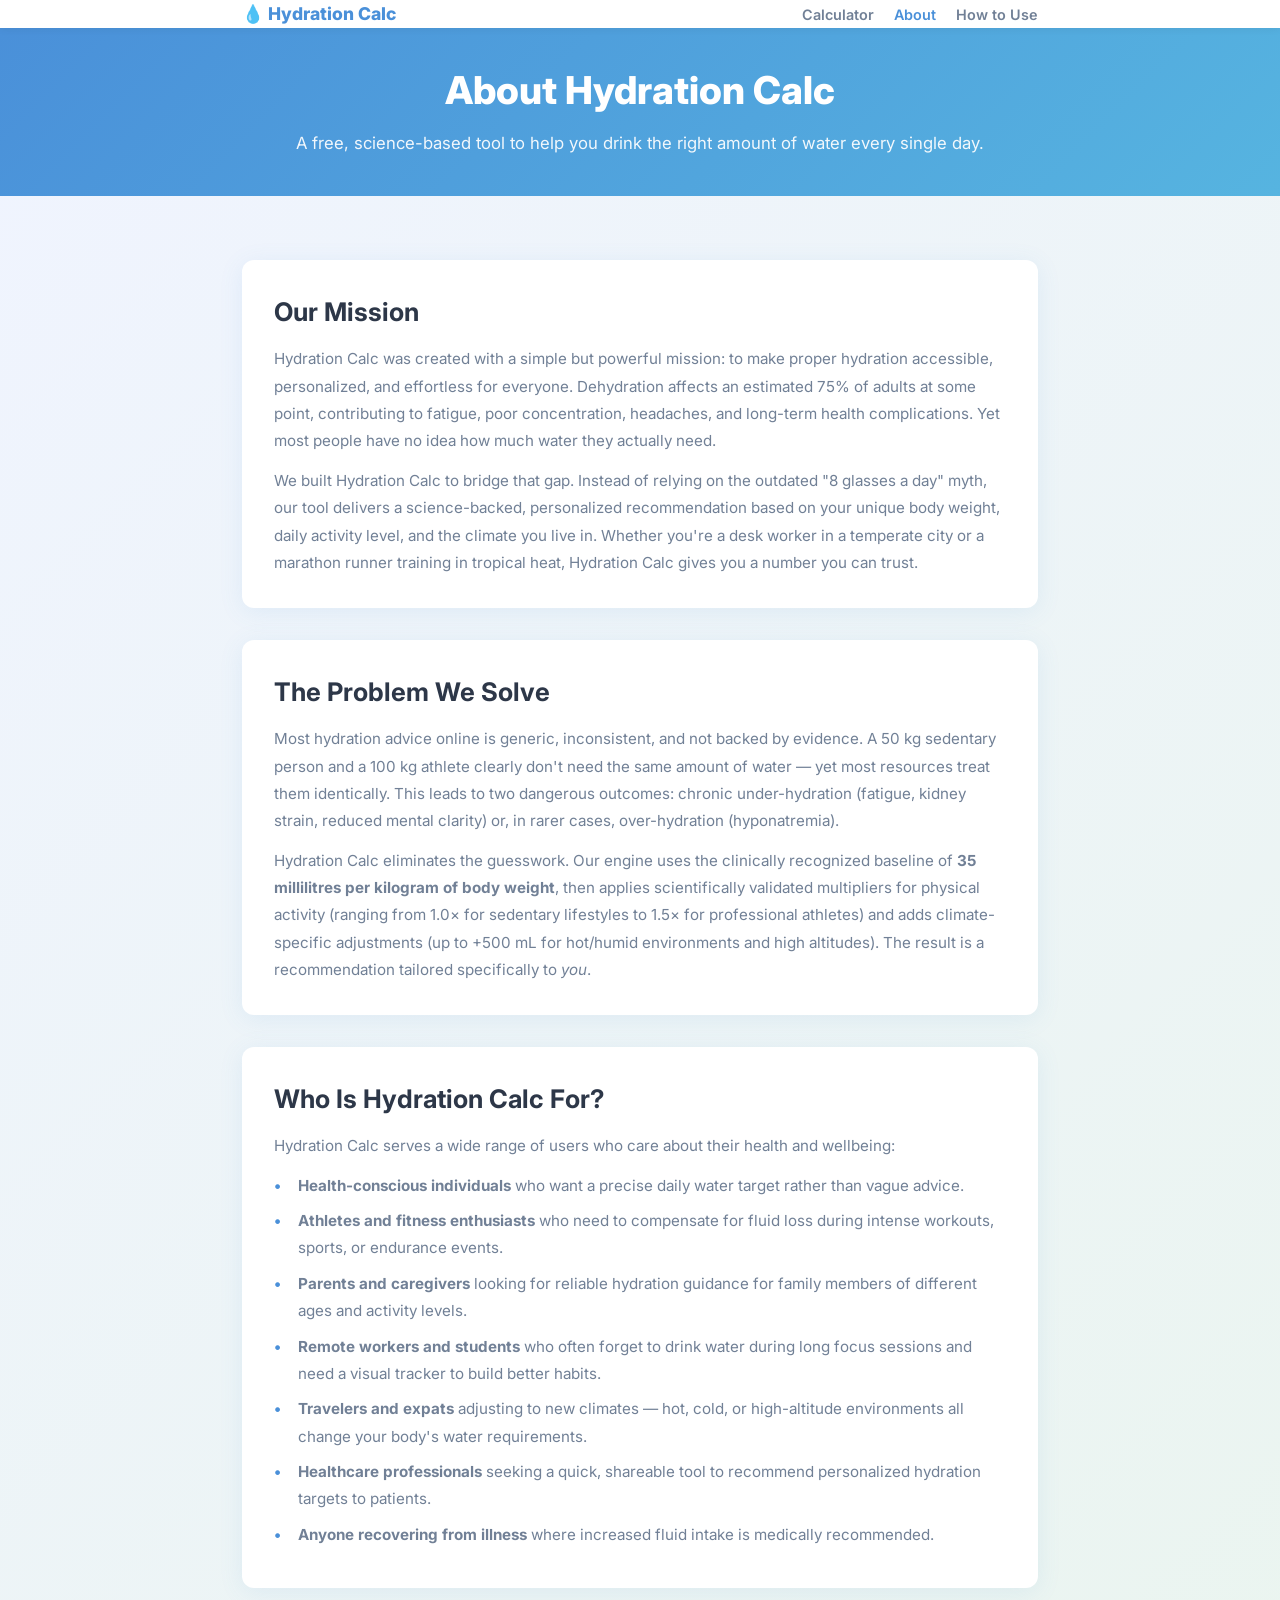
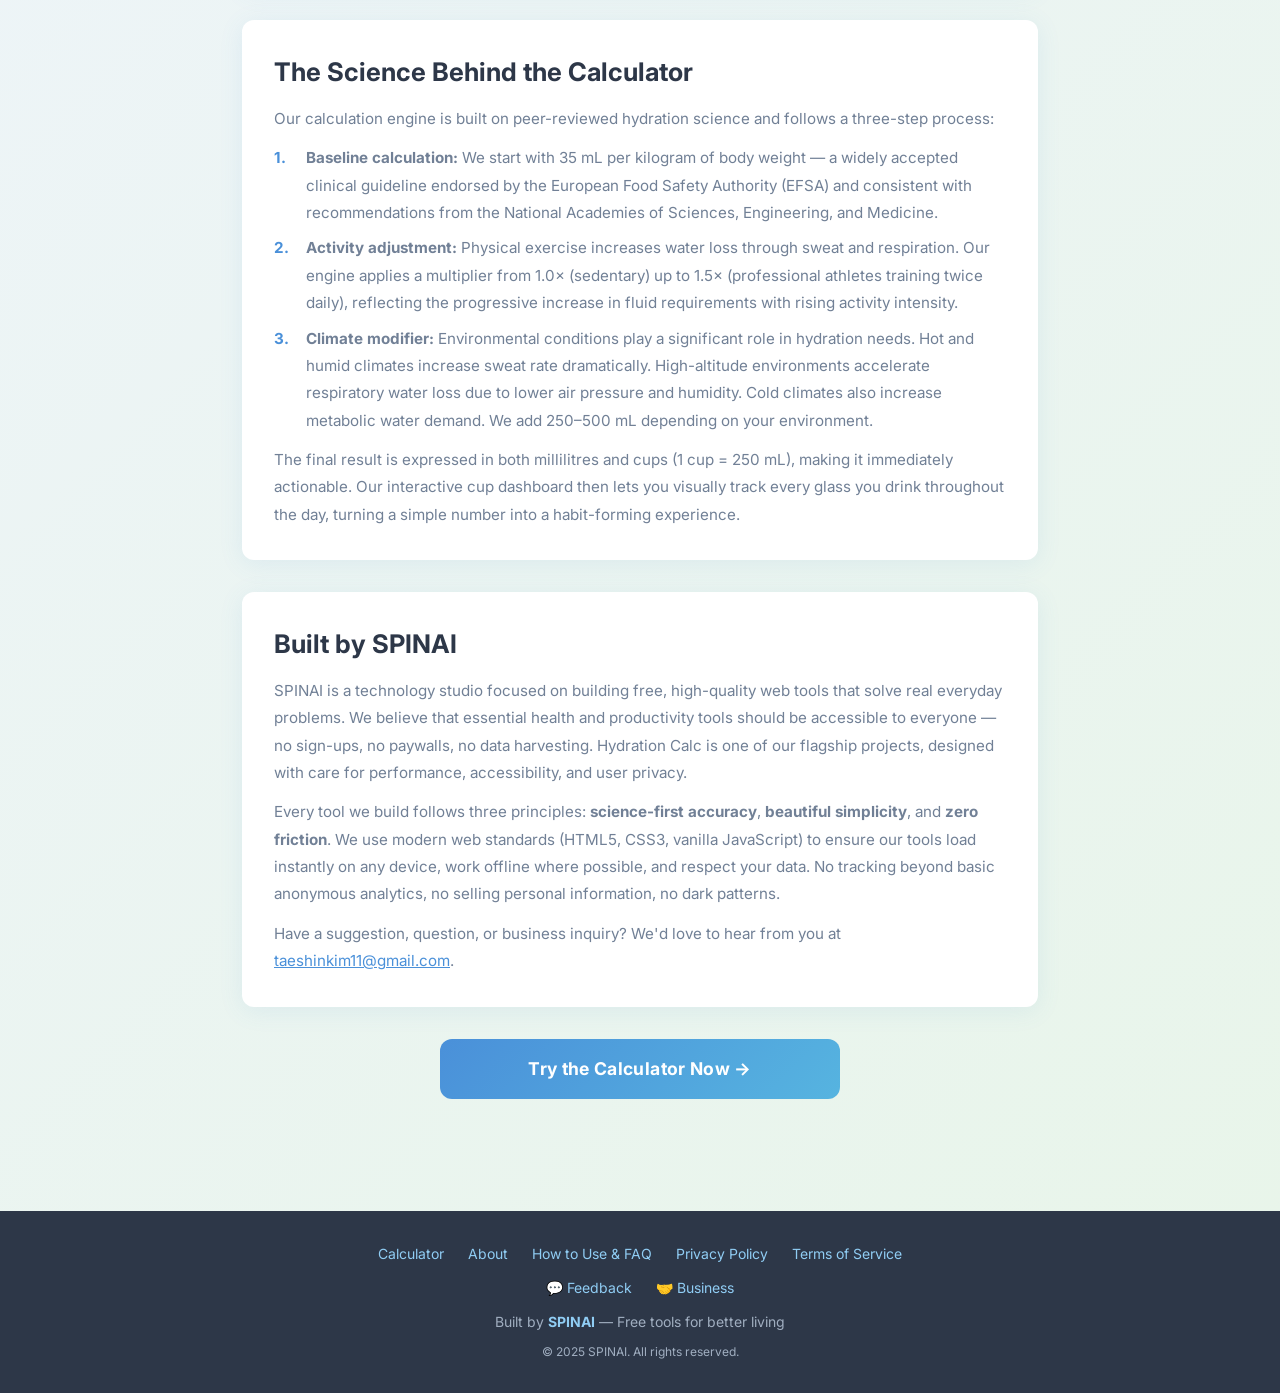
==== about.html @ 00d4b1b1 "feat: add AdSense-ready content pages, nav, feedback widget, SEO boost - About, How to Use & FAQ, Pr" ====
<!DOCTYPE html>
<html lang="en">
<head>
  <meta charset="UTF-8" />
  <meta name="viewport" content="width=device-width, initial-scale=1.0" />

  <title>About Hydration Calc — Free Water Intake Calculator</title>
  <meta name="description" content="Learn about Hydration Calc, a free science-based water intake calculator built by SPINAI. Discover how we help millions stay properly hydrated every day." />
  <meta name="keywords" content="about hydration calculator, water intake tool, SPINAI, daily water calculator, hydration tracker, health tool" />
  <link rel="canonical" href="https://water-intake-phi.vercel.app/about" />

  <meta property="og:type" content="website" />
  <meta property="og:title" content="About Hydration Calc — Free Water Intake Calculator" />
  <meta property="og:description" content="Learn about Hydration Calc, a free science-based tool that calculates your personalized daily water intake." />
  <meta property="og:url" content="https://water-intake-phi.vercel.app/about" />
  <meta property="og:image" content="https://water-intake-phi.vercel.app/og-image.png" />
  <meta property="og:site_name" content="Hydration Calc by SPINAI" />
  <meta name="twitter:card" content="summary_large_image" />
  <meta name="twitter:title" content="About Hydration Calc — Free Water Intake Calculator" />
  <meta name="twitter:description" content="Learn about Hydration Calc, a free science-based tool that calculates your personalized daily water intake." />

  <meta name="theme-color" content="#4A90D9" />
  <link rel="icon" type="image/svg+xml" href="data:image/svg+xml,<svg xmlns='http://www.w3.org/2000/svg' viewBox='0 0 100 100'><text y='.9em' font-size='90'>💧</text></svg>" />
  <link rel="preconnect" href="https://fonts.googleapis.com" />
  <link rel="preconnect" href="https://fonts.gstatic.com" crossorigin />
  <link href="https://fonts.googleapis.com/css2?family=Inter:wght@400;600;700;800&display=swap" rel="stylesheet" />
  <link rel="stylesheet" href="style.css" />

  <script type="application/ld+json">
  {
    "@context": "https://schema.org",
    "@type": "AboutPage",
    "name": "About Hydration Calc",
    "url": "https://water-intake-phi.vercel.app/about",
    "description": "Hydration Calc is a free, science-based water intake calculator and daily hydration tracker built by SPINAI.",
    "mainEntity": {
      "@type": "Organization",
      "name": "SPINAI",
      "url": "https://water-intake-phi.vercel.app/",
      "description": "SPINAI builds free, high-quality web tools for health, productivity, and everyday living."
    },
    "breadcrumb": {
      "@type": "BreadcrumbList",
      "itemListElement": [
        { "@type": "ListItem", "position": 1, "name": "Home", "item": "https://water-intake-phi.vercel.app/" },
        { "@type": "ListItem", "position": 2, "name": "About", "item": "https://water-intake-phi.vercel.app/about" }
      ]
    }
  }
  </script>
</head>

<body>

  <!-- ===== NAV ===== -->
  <nav class="site-nav" aria-label="Main navigation">
    <div class="container nav-inner">
      <a href="/" class="nav-brand">💧 Hydration Calc</a>
      <div class="nav-links">
        <a href="/">Calculator</a>
        <a href="/about" class="active">About</a>
        <a href="/how-to-use">How to Use</a>
      </div>
    </div>
  </nav>

  <header>
    <div class="container">
      <h1>About Hydration Calc</h1>
      <p>A free, science-based tool to help you drink the right amount of water every single day.</p>
    </div>
  </header>

  <main class="container" style="padding-top:2rem; padding-bottom:2rem;">

    <!-- Mission -->
    <section class="section-gap" aria-labelledby="mission-heading">
      <div class="card">
        <h2 id="mission-heading">Our Mission</h2>
        <p class="content-text" style="margin-top:0.75rem;">
          Hydration Calc was created with a simple but powerful mission: to make proper hydration accessible, personalized, and effortless for everyone. Dehydration affects an estimated 75% of adults at some point, contributing to fatigue, poor concentration, headaches, and long-term health complications. Yet most people have no idea how much water they actually need.
        </p>
        <p class="content-text" style="margin-top:0.75rem;">
          We built Hydration Calc to bridge that gap. Instead of relying on the outdated "8 glasses a day" myth, our tool delivers a science-backed, personalized recommendation based on your unique body weight, daily activity level, and the climate you live in. Whether you're a desk worker in a temperate city or a marathon runner training in tropical heat, Hydration Calc gives you a number you can trust.
        </p>
      </div>
    </section>

    <!-- What We Solve -->
    <section class="section-gap" aria-labelledby="problem-heading">
      <div class="card">
        <h2 id="problem-heading">The Problem We Solve</h2>
        <p class="content-text" style="margin-top:0.75rem;">
          Most hydration advice online is generic, inconsistent, and not backed by evidence. A 50 kg sedentary person and a 100 kg athlete clearly don't need the same amount of water — yet most resources treat them identically. This leads to two dangerous outcomes: chronic under-hydration (fatigue, kidney strain, reduced mental clarity) or, in rarer cases, over-hydration (hyponatremia).
        </p>
        <p class="content-text" style="margin-top:0.75rem;">
          Hydration Calc eliminates the guesswork. Our engine uses the clinically recognized baseline of <strong>35 millilitres per kilogram of body weight</strong>, then applies scientifically validated multipliers for physical activity (ranging from 1.0× for sedentary lifestyles to 1.5× for professional athletes) and adds climate-specific adjustments (up to +500 mL for hot/humid environments and high altitudes). The result is a recommendation tailored specifically to <em>you</em>.
        </p>
      </div>
    </section>

    <!-- Who Is This For -->
    <section class="section-gap" aria-labelledby="audience-heading">
      <div class="card">
        <h2 id="audience-heading">Who Is Hydration Calc For?</h2>
        <p class="content-text" style="margin-top:0.75rem;">
          Hydration Calc serves a wide range of users who care about their health and wellbeing:
        </p>
        <ul class="content-list" style="margin-top:0.75rem;">
          <li><strong>Health-conscious individuals</strong> who want a precise daily water target rather than vague advice.</li>
          <li><strong>Athletes and fitness enthusiasts</strong> who need to compensate for fluid loss during intense workouts, sports, or endurance events.</li>
          <li><strong>Parents and caregivers</strong> looking for reliable hydration guidance for family members of different ages and activity levels.</li>
          <li><strong>Remote workers and students</strong> who often forget to drink water during long focus sessions and need a visual tracker to build better habits.</li>
          <li><strong>Travelers and expats</strong> adjusting to new climates — hot, cold, or high-altitude environments all change your body's water requirements.</li>
          <li><strong>Healthcare professionals</strong> seeking a quick, shareable tool to recommend personalized hydration targets to patients.</li>
          <li><strong>Anyone recovering from illness</strong> where increased fluid intake is medically recommended.</li>
        </ul>
      </div>
    </section>

    <!-- How It Works -->
    <section class="section-gap" aria-labelledby="tech-heading">
      <div class="card">
        <h2 id="tech-heading">The Science Behind the Calculator</h2>
        <p class="content-text" style="margin-top:0.75rem;">
          Our calculation engine is built on peer-reviewed hydration science and follows a three-step process:
        </p>
        <ol class="content-list" style="margin-top:0.75rem;">
          <li>
            <strong>Baseline calculation:</strong> We start with 35 mL per kilogram of body weight — a widely accepted clinical guideline endorsed by the European Food Safety Authority (EFSA) and consistent with recommendations from the National Academies of Sciences, Engineering, and Medicine.
          </li>
          <li>
            <strong>Activity adjustment:</strong> Physical exercise increases water loss through sweat and respiration. Our engine applies a multiplier from 1.0× (sedentary) up to 1.5× (professional athletes training twice daily), reflecting the progressive increase in fluid requirements with rising activity intensity.
          </li>
          <li>
            <strong>Climate modifier:</strong> Environmental conditions play a significant role in hydration needs. Hot and humid climates increase sweat rate dramatically. High-altitude environments accelerate respiratory water loss due to lower air pressure and humidity. Cold climates also increase metabolic water demand. We add 250–500 mL depending on your environment.
          </li>
        </ol>
        <p class="content-text" style="margin-top:0.75rem;">
          The final result is expressed in both millilitres and cups (1 cup = 250 mL), making it immediately actionable. Our interactive cup dashboard then lets you visually track every glass you drink throughout the day, turning a simple number into a habit-forming experience.
        </p>
      </div>
    </section>

    <!-- About SPINAI -->
    <section class="section-gap" aria-labelledby="spinai-heading">
      <div class="card">
        <h2 id="spinai-heading">Built by SPINAI</h2>
        <p class="content-text" style="margin-top:0.75rem;">
          SPINAI is a technology studio focused on building free, high-quality web tools that solve real everyday problems. We believe that essential health and productivity tools should be accessible to everyone — no sign-ups, no paywalls, no data harvesting. Hydration Calc is one of our flagship projects, designed with care for performance, accessibility, and user privacy.
        </p>
        <p class="content-text" style="margin-top:0.75rem;">
          Every tool we build follows three principles: <strong>science-first accuracy</strong>, <strong>beautiful simplicity</strong>, and <strong>zero friction</strong>. We use modern web standards (HTML5, CSS3, vanilla JavaScript) to ensure our tools load instantly on any device, work offline where possible, and respect your data. No tracking beyond basic anonymous analytics, no selling personal information, no dark patterns.
        </p>
        <p class="content-text" style="margin-top:0.75rem;">
          Have a suggestion, question, or business inquiry? We'd love to hear from you at <a href="mailto:taeshinkim11@gmail.com?subject=Hydration%20Calc%20—%20Question" style="color:var(--accent);">taeshinkim11@gmail.com</a>.
        </p>
      </div>
    </section>

    <!-- CTA -->
    <section class="section-gap text-center" style="padding-bottom:2rem;">
      <a href="/" class="btn-primary" style="display:inline-block; max-width:400px; text-decoration:none;">
        Try the Calculator Now →
      </a>
    </section>

  </main>

  <!-- ===== FOOTER ===== -->
  <footer>
    <div class="container">
      <div class="footer-links">
        <a href="/">Calculator</a>
        <a href="/about">About</a>
        <a href="/how-to-use">How to Use & FAQ</a>
        <a href="/privacy">Privacy Policy</a>
        <a href="/terms">Terms of Service</a>
      </div>
      <div class="footer-links" style="margin-top:0.5rem;">
        <a href="mailto:taeshinkim11@gmail.com?subject=Hydration%20Calc%20Feedback">💬 Feedback</a>
        <a href="mailto:taeshinkim11@gmail.com?subject=Business%20Inquiry%20-%20Hydration%20Calc">🤝 Business</a>
      </div>
      <p style="margin-top:0.75rem;">Built by <span class="spinai-brand">SPINAI</span> — Free tools for better living</p>
      <p style="margin-top:0.5rem; font-size:0.75rem;">&copy; 2025 SPINAI. All rights reserved.</p>
    </div>
  </footer>

</body>
</html>
---- style.css ----
/* ============================================================
   Water Intake Calculator — Custom Styles
   ============================================================ */

:root {
  --bg-start: #F0F4FF;
  --bg-end: #E8F5E9;
  --accent: #4A90D9;
  --accent-dark: #2e6fb5;
  --text-primary: #2d3748;
  --text-secondary: #718096;
  --card-bg: #ffffff;
  --card-shadow: 0 4px 24px rgba(74, 144, 217, 0.10);
  --radius: 12px;
  --transition: 0.3s ease;
}

*, *::before, *::after { box-sizing: border-box; margin: 0; padding: 0; }

html { scroll-behavior: smooth; }

body {
  font-family: 'Inter', system-ui, -apple-system, BlinkMacSystemFont, 'Segoe UI', sans-serif;
  background: linear-gradient(135deg, var(--bg-start) 0%, var(--bg-end) 100%);
  min-height: 100vh;
  color: var(--text-primary);
  line-height: 1.6;
}

/* ---- Typography ---- */
h1 { font-size: clamp(1.6rem, 4vw, 2.4rem); font-weight: 800; color: var(--text-primary); }
h2 { font-size: clamp(1.2rem, 3vw, 1.6rem); font-weight: 700; }
h3 { font-size: 1.1rem; font-weight: 600; }

/* ---- Layout ---- */
.container { max-width: 860px; margin: 0 auto; padding: 0 1rem; }
.section-gap { margin-top: 2rem; }

/* ---- Card ---- */
.card {
  background: var(--card-bg);
  border-radius: var(--radius);
  box-shadow: var(--card-shadow);
  padding: 1.75rem;
  transition: box-shadow var(--transition);
}
.card:hover { box-shadow: 0 8px 32px rgba(74, 144, 217, 0.16); }

/* ---- Navigation ---- */
.site-nav {
  background: #fff;
  box-shadow: 0 1px 8px rgba(0,0,0,0.06);
  position: sticky;
  top: 0;
  z-index: 50;
}
.nav-inner {
  display: flex;
  align-items: center;
  justify-content: space-between;
  padding: 0.6rem 1rem;
}
.nav-brand {
  font-weight: 800;
  font-size: 1.1rem;
  color: var(--accent);
  text-decoration: none;
}
.nav-links {
  display: flex;
  gap: 1.25rem;
}
.nav-links a {
  color: var(--text-secondary);
  text-decoration: none;
  font-size: 0.9rem;
  font-weight: 600;
  transition: color var(--transition);
}
.nav-links a:hover, .nav-links a.active {
  color: var(--accent);
}

/* ---- Header ---- */
header {
  background: linear-gradient(135deg, #4A90D9 0%, #56b4e0 100%);
  color: white;
  padding: 2rem 1rem 2.5rem;
  text-align: center;
}
header h1 { color: white; margin-bottom: 0.5rem; }
header p { opacity: 0.92; font-size: 1.05rem; }

/* ---- Ad Banners ---- */
.ad-banner {
  text-align: center;
  padding: 0.5rem 0;
  min-height: 52px;
  overflow: hidden;
}

/* ---- Form ---- */
.form-group { margin-bottom: 1.25rem; }
.form-label {
  display: block;
  font-weight: 600;
  margin-bottom: 0.5rem;
  font-size: 0.95rem;
  color: var(--text-primary);
}
.form-input, .form-select {
  width: 100%;
  padding: 0.75rem 1rem;
  border: 2px solid #e2e8f0;
  border-radius: 8px;
  font-size: 1rem;
  color: var(--text-primary);
  background: #fafbff;
  transition: border-color var(--transition), box-shadow var(--transition);
  outline: none;
  -webkit-appearance: none;
  appearance: none;
}
.form-input:focus, .form-select:focus {
  border-color: var(--accent);
  box-shadow: 0 0 0 3px rgba(74, 144, 217, 0.18);
}
.form-select {
  background-image: url("data:image/svg+xml,%3Csvg xmlns='http://www.w3.org/2000/svg' width='12' height='8' viewBox='0 0 12 8'%3E%3Cpath d='M1 1l5 5 5-5' stroke='%234A90D9' stroke-width='2' fill='none' stroke-linecap='round'/%3E%3C/svg%3E");
  background-repeat: no-repeat;
  background-position: right 1rem center;
  padding-right: 2.5rem;
}
.error-msg {
  color: #e53e3e;
  font-size: 0.85rem;
  margin-top: 0.3rem;
}

/* ---- Unit Toggle ---- */
.unit-toggle {
  display: inline-flex;
  border: 2px solid var(--accent);
  border-radius: 8px;
  overflow: hidden;
  margin-bottom: 1rem;
}
.unit-toggle button {
  padding: 0.45rem 1.2rem;
  font-size: 0.9rem;
  font-weight: 600;
  background: transparent;
  color: var(--accent);
  border: none;
  cursor: pointer;
  transition: background var(--transition), color var(--transition);
}
.unit-toggle button.active {
  background: var(--accent);
  color: white;
}

/* ---- CTA Button ---- */
.btn-primary {
  display: block;
  width: 100%;
  padding: 1rem;
  background: linear-gradient(135deg, #4A90D9 0%, #56b4e0 100%);
  color: white;
  font-size: 1.1rem;
  font-weight: 700;
  border: none;
  border-radius: var(--radius);
  cursor: pointer;
  transition: transform var(--transition), box-shadow var(--transition);
  letter-spacing: 0.02em;
}
.btn-primary:hover {
  transform: translateY(-2px);
  box-shadow: 0 8px 24px rgba(74, 144, 217, 0.35);
}
.btn-primary:active { transform: translateY(0); }

/* ---- Result Card ---- */
.result-highlight {
  display: flex;
  gap: 1.5rem;
  align-items: center;
  flex-wrap: wrap;
  margin: 1rem 0;
}
.result-big {
  flex: 1;
  min-width: 120px;
  text-align: center;
  background: linear-gradient(135deg, #EBF8FF 0%, #E0F4FF 100%);
  border-radius: var(--radius);
  padding: 1rem;
}
.result-big .num {
  display: block;
  font-size: 2.2rem;
  font-weight: 800;
  color: var(--accent);
  line-height: 1.1;
}
.result-big .lbl {
  font-size: 0.85rem;
  color: var(--text-secondary);
  margin-top: 0.2rem;
}

/* ---- Share Buttons ---- */
.share-row {
  display: flex;
  gap: 0.75rem;
  flex-wrap: wrap;
  margin-top: 1rem;
}
.btn-share {
  flex: 1;
  min-width: 100px;
  padding: 0.6rem 0.8rem;
  border-radius: 8px;
  font-size: 0.85rem;
  font-weight: 600;
  border: none;
  cursor: pointer;
  transition: transform var(--transition), opacity var(--transition);
}
.btn-share:hover { transform: translateY(-1px); opacity: 0.9; }
.btn-twitter { background: #1da1f2; color: white; }
.btn-whatsapp { background: #25d366; color: white; }
.btn-copy { background: var(--accent); color: white; }

/* ---- Cup Grid ---- */
#cup-grid {
  display: grid;
  grid-template-columns: repeat(auto-fill, minmax(58px, 1fr));
  gap: 0.75rem;
  margin: 1.25rem 0;
}

.cup {
  background: transparent;
  border: none;
  cursor: pointer;
  padding: 0.35rem;
  border-radius: 8px;
  color: #a0aec0;
  transition: color var(--transition), background var(--transition), transform 0.15s ease;
  display: flex;
  align-items: center;
  justify-content: center;
}
.cup:hover { background: #EBF8FF; color: var(--accent); transform: scale(1.08); }
.cup svg { width: 44px; height: 54px; }
.cup .cup-fill { transition: opacity 0.4s ease; opacity: 0; }
.cup .cup-check { transition: opacity 0.3s ease 0.15s; opacity: 0; }

.cup.filled { color: var(--accent); }
.cup.filled .cup-fill { opacity: 1 !important; }
.cup.filled .cup-check { opacity: 1 !important; }

.cup-counter-row {
  display: flex;
  align-items: center;
  justify-content: space-between;
  flex-wrap: wrap;
  gap: 0.75rem;
}
#cup-counter { font-weight: 700; font-size: 1.05rem; color: var(--text-primary); }
.btn-reset {
  padding: 0.45rem 1rem;
  background: #fed7d7;
  color: #c53030;
  border: none;
  border-radius: 8px;
  font-size: 0.85rem;
  font-weight: 600;
  cursor: pointer;
  transition: background var(--transition);
}
.btn-reset:hover { background: #feb2b2; }

/* ---- Progress Bar ---- */
.progress-wrap {
  background: #e2e8f0;
  border-radius: 100px;
  height: 18px;
  overflow: hidden;
  margin: 1rem 0 0.5rem;
}
#progress-fill {
  height: 100%;
  width: 0%;
  background: linear-gradient(90deg, #93c5fd 0%, #4A90D9 50%, #1e40af 100%);
  border-radius: 100px;
  transition: width 0.5s cubic-bezier(0.4, 0, 0.2, 1);
}
.progress-labels {
  display: flex;
  justify-content: space-between;
  font-size: 0.8rem;
  color: var(--text-secondary);
}
#motivation-msg {
  margin-top: 0.75rem;
  font-size: 1rem;
  font-weight: 600;
  color: var(--accent);
  text-align: center;
  min-height: 1.5em;
}

/* ---- Streak ---- */
#streak-days {
  display: flex;
  gap: 0.6rem;
  flex-wrap: wrap;
  margin: 1rem 0 0.5rem;
}
.streak-day {
  display: flex;
  flex-direction: column;
  align-items: center;
  gap: 0.25rem;
  flex: 1;
  min-width: 36px;
}
.streak-icon { font-size: 1.2rem; }
.streak-label { font-size: 0.7rem; color: var(--text-secondary); font-weight: 500; }
.streak-day.met .streak-label { color: #38a169; }
#streak-count { font-weight: 700; color: var(--accent); font-size: 1rem; margin-top: 0.25rem; }

/* ---- FAQ ---- */
.faq-item { margin-bottom: 1.25rem; }
.faq-item h3 { color: var(--accent); margin-bottom: 0.4rem; }
.faq-item p { color: var(--text-secondary); font-size: 0.95rem; }

/* ---- Footer ---- */
footer {
  background: #2d3748;
  color: #a0aec0;
  text-align: center;
  padding: 2rem 1rem;
  margin-top: 3rem;
  font-size: 0.875rem;
}
footer a { color: #90cdf4; text-decoration: none; transition: color var(--transition); }
footer a:hover { color: white; }
.footer-links { display: flex; gap: 1.5rem; justify-content: center; flex-wrap: wrap; margin-bottom: 0.75rem; }
#visitor-counter { font-size: 0.8rem; margin-top: 0.5rem; opacity: 0.8; }
.spinai-brand { font-weight: 700; color: #90cdf4; }

/* ---- Native Ad (between result and cup dashboard) ---- */
.ad-native {
  padding: 0.75rem;
  text-align: center;
  min-height: 60px;
}

/* ---- Sticky Mobile Bottom Banner ---- */
.ad-sticky-mobile {
  display: none;
  position: fixed;
  bottom: 0;
  left: 0;
  width: 100%;
  text-align: center;
  z-index: 100;
  background: rgba(255,255,255,0.96);
  box-shadow: 0 -2px 12px rgba(0,0,0,0.08);
  padding: 4px 0;
}

/* ---- Feedback Widget ---- */
.feedback-widget {
  position: fixed;
  bottom: 80px;
  right: 20px;
  z-index: 90;
}
.feedback-toggle {
  width: 48px;
  height: 48px;
  border-radius: 50%;
  border: none;
  background: var(--accent);
  color: white;
  font-size: 1.3rem;
  cursor: pointer;
  box-shadow: 0 4px 16px rgba(74, 144, 217, 0.35);
  transition: transform var(--transition), box-shadow var(--transition);
  display: flex;
  align-items: center;
  justify-content: center;
}
.feedback-toggle:hover {
  transform: scale(1.1);
  box-shadow: 0 6px 24px rgba(74, 144, 217, 0.45);
}
.feedback-panel {
  position: absolute;
  bottom: 60px;
  right: 0;
  width: 260px;
  background: white;
  border-radius: var(--radius);
  box-shadow: 0 8px 32px rgba(0,0,0,0.15);
  padding: 1.25rem;
  animation: feedbackSlide 0.25s ease;
}
@keyframes feedbackSlide {
  from { opacity: 0; transform: translateY(10px); }
  to { opacity: 1; transform: translateY(0); }
}
.feedback-title { font-weight: 700; font-size: 0.95rem; color: var(--text-primary); }
.feedback-desc { font-size: 0.8rem; color: var(--text-secondary); margin: 0.35rem 0 0.75rem; }
.btn-feedback-send {
  display: block;
  text-align: center;
  padding: 0.6rem;
  background: var(--accent);
  color: white;
  font-weight: 600;
  font-size: 0.85rem;
  border-radius: 8px;
  text-decoration: none;
  transition: background var(--transition);
}
.btn-feedback-send:hover { background: var(--accent-dark); }

/* ---- Content Pages ---- */
.content-text {
  color: var(--text-secondary);
  font-size: 0.95rem;
  line-height: 1.8;
}
.content-list {
  list-style: none;
  padding: 0;
}
.content-list li {
  color: var(--text-secondary);
  font-size: 0.95rem;
  line-height: 1.8;
  padding-left: 1.5rem;
  position: relative;
  margin-bottom: 0.5rem;
}
.content-list li::before {
  content: '•';
  color: var(--accent);
  font-weight: 700;
  position: absolute;
  left: 0;
}
ol.content-list { counter-reset: step; }
ol.content-list li { padding-left: 2rem; }
ol.content-list li::before {
  counter-increment: step;
  content: counter(step) ".";
  font-weight: 700;
}

/* ---- Step Blocks ---- */
.step-block {
  display: flex;
  gap: 1rem;
  align-items: flex-start;
}
.step-number {
  flex-shrink: 0;
  width: 40px;
  height: 40px;
  border-radius: 50%;
  background: var(--accent);
  color: white;
  font-weight: 800;
  font-size: 1.1rem;
  display: flex;
  align-items: center;
  justify-content: center;
}
.step-content h3 { color: var(--text-primary); margin-bottom: 0.35rem; }

/* ---- Utility ---- */
.hidden { display: none !important; }
.text-center { text-align: center; }
.mt-1 { margin-top: 0.5rem; }
.mt-2 { margin-top: 1rem; }
.mt-3 { margin-top: 1.5rem; }

/* ---- Responsive ---- */
@media (max-width: 768px) {
  .card { padding: 1.25rem; }
  h1 { font-size: 1.5rem; }
  .result-big .num { font-size: 1.8rem; }
  .ad-sticky-mobile { display: block; }
  body { padding-bottom: 60px; }
}

@media (min-width: 1024px) {
  .container { padding: 0 2rem; }
  .card { padding: 2rem; }
}
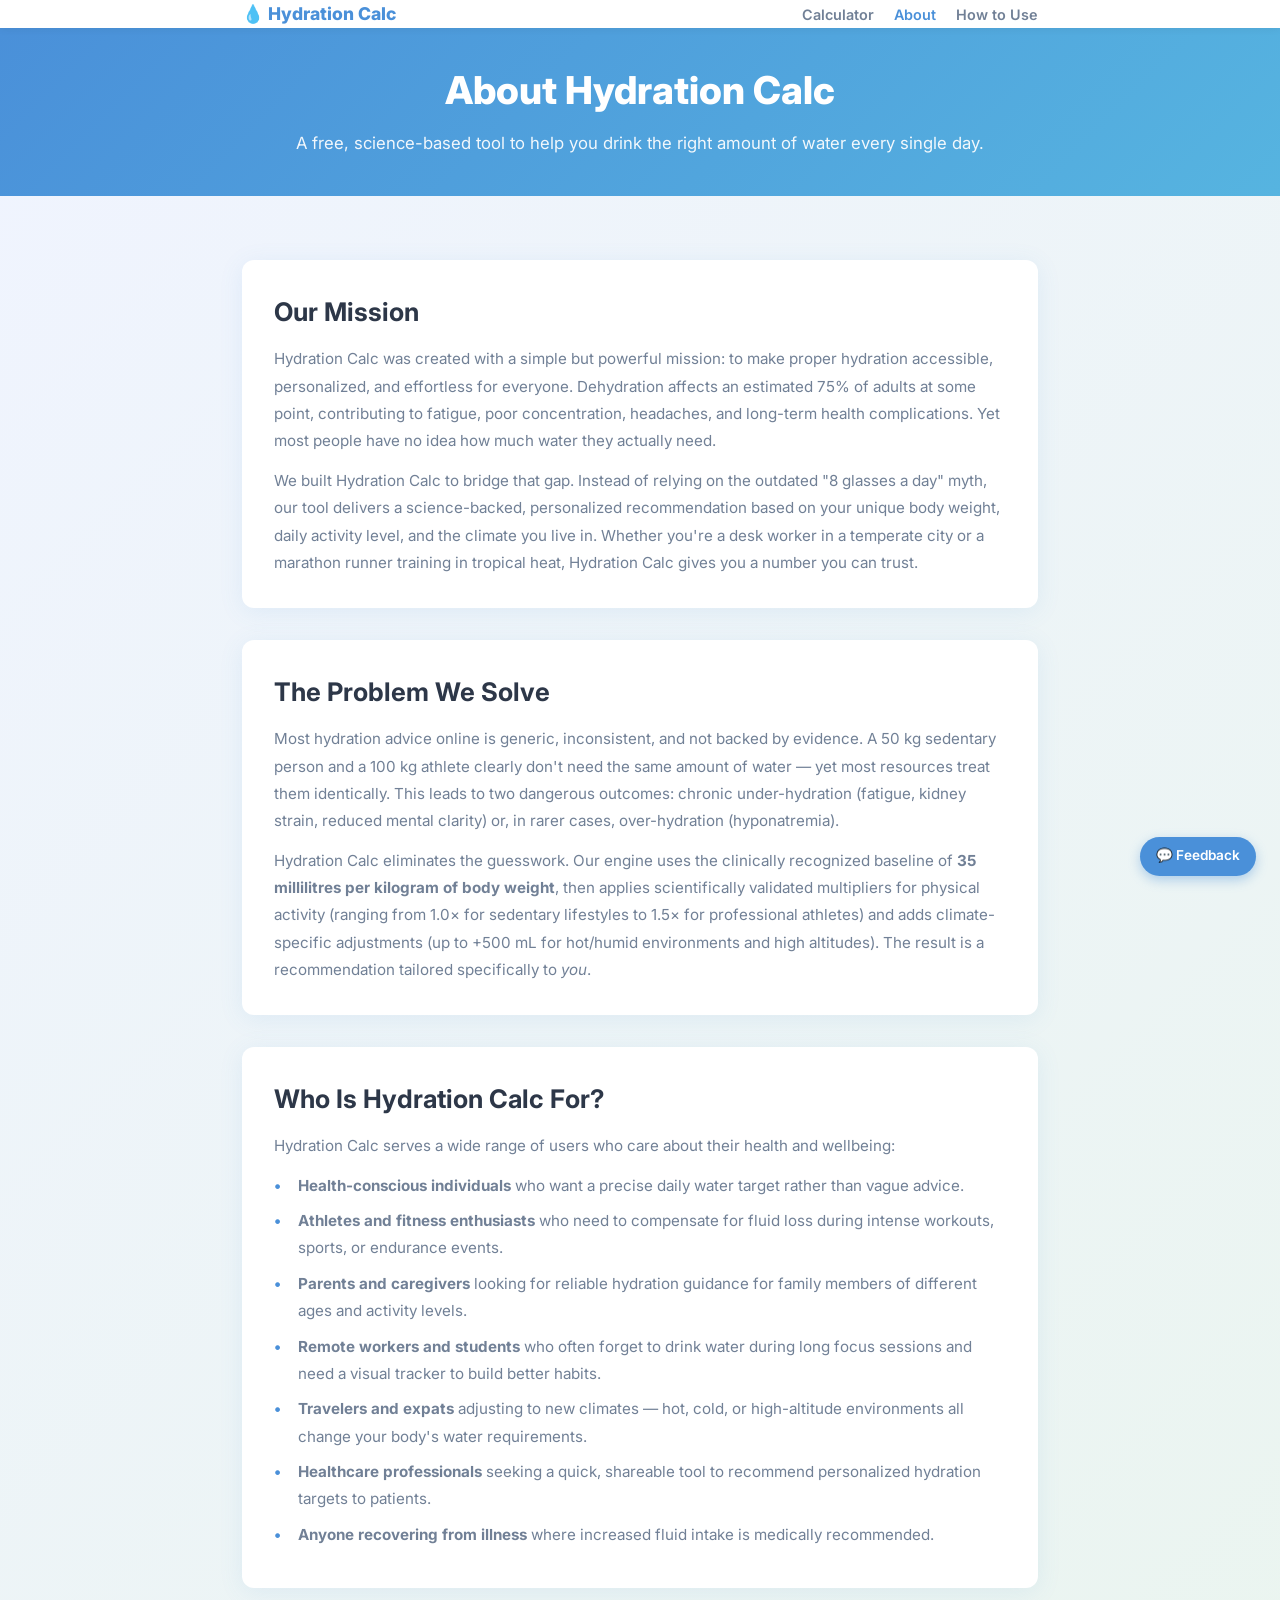
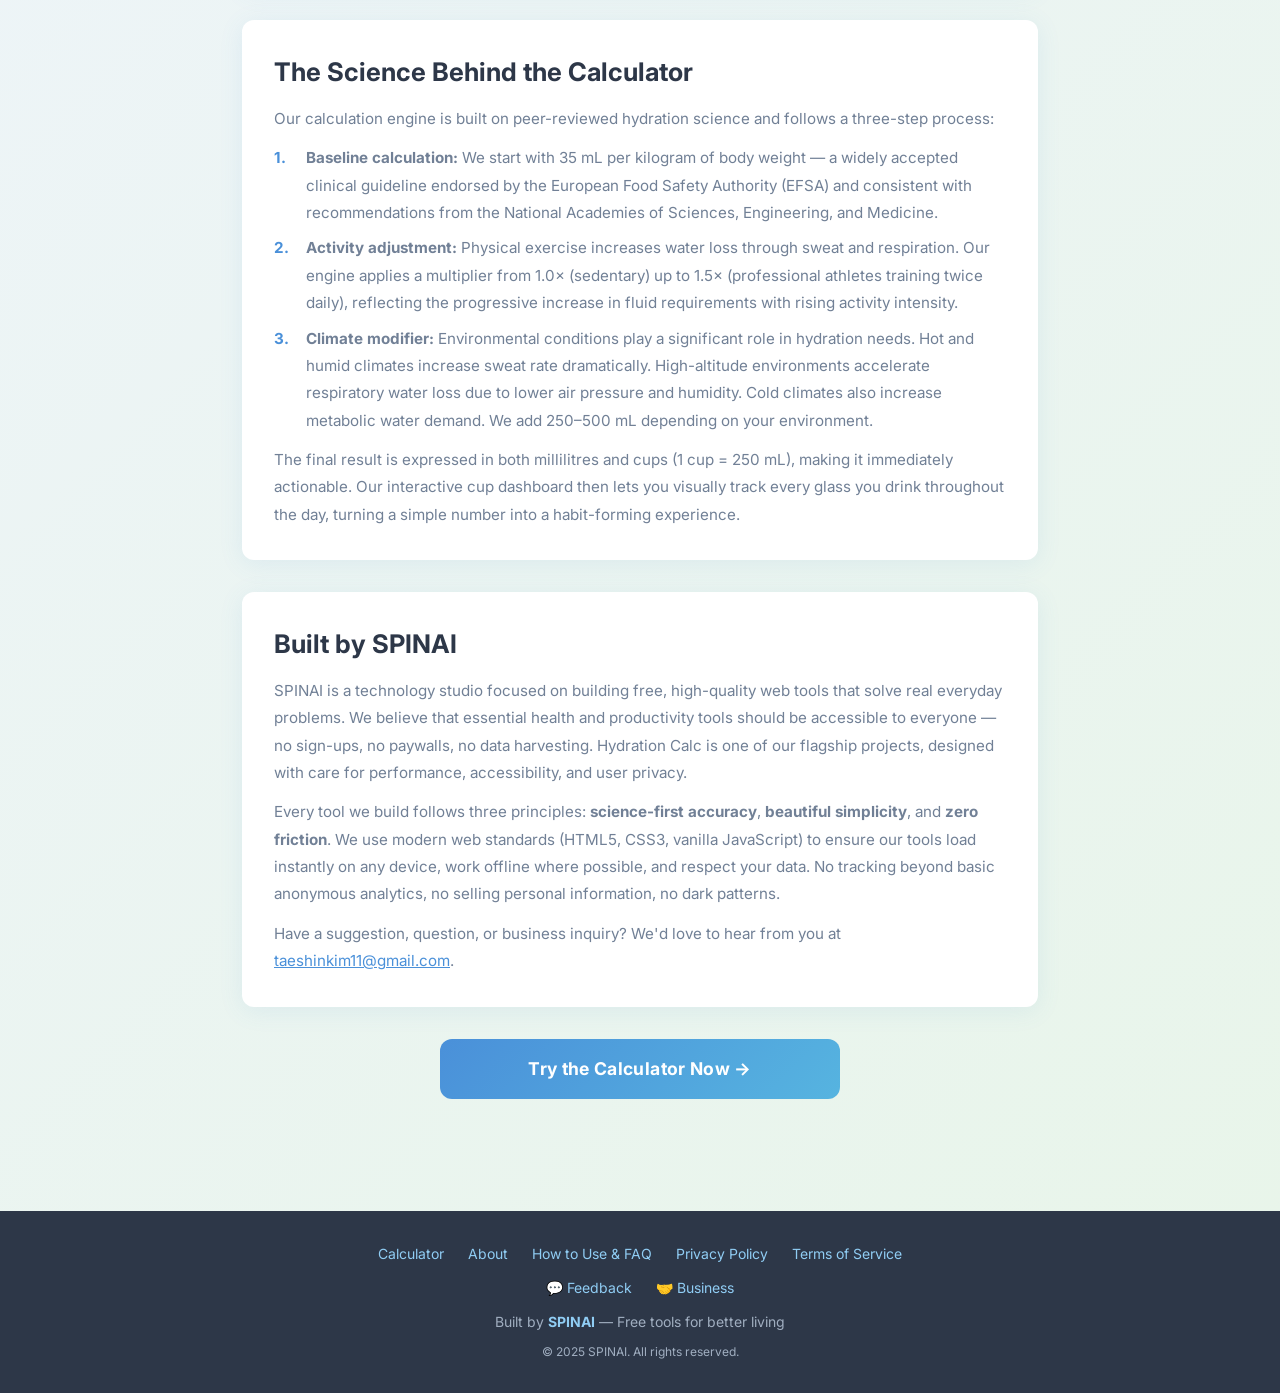
==== commit 9f49d66b: "feat: AdSense ads.txt + i18n + content polish" ====
--- a/about.html
+++ b/about.html
@@ -21,6 +21,19 @@
 
   <meta name="theme-color" content="#4A90D9" />
   <link rel="icon" type="image/svg+xml" href="data:image/svg+xml,<svg xmlns='http://www.w3.org/2000/svg' viewBox='0 0 100 100'><text y='.9em' font-size='90'>💧</text></svg>" />
+  <link rel="manifest" href="/manifest.json" />
+
+  <!-- hreflang -->
+  <link rel="alternate" hreflang="en" href="https://water-intake-phi.vercel.app/about" />
+  <link rel="alternate" hreflang="ko" href="https://water-intake-phi.vercel.app/about" />
+  <link rel="alternate" hreflang="ja" href="https://water-intake-phi.vercel.app/about" />
+  <link rel="alternate" hreflang="zh" href="https://water-intake-phi.vercel.app/about" />
+  <link rel="alternate" hreflang="es" href="https://water-intake-phi.vercel.app/about" />
+  <link rel="alternate" hreflang="fr" href="https://water-intake-phi.vercel.app/about" />
+  <link rel="alternate" hreflang="de" href="https://water-intake-phi.vercel.app/about" />
+  <link rel="alternate" hreflang="pt" href="https://water-intake-phi.vercel.app/about" />
+  <link rel="alternate" hreflang="x-default" href="https://water-intake-phi.vercel.app/about" />
+
   <link rel="preconnect" href="https://fonts.googleapis.com" />
   <link rel="preconnect" href="https://fonts.gstatic.com" crossorigin />
   <link href="https://fonts.googleapis.com/css2?family=Inter:wght@400;600;700;800&display=swap" rel="stylesheet" />
@@ -48,7 +61,8 @@
     }
   }
   </script>
-</head>
+  <script async src="https://pagead2.googlesyndication.com/pagead/js/adsbygoogle.js?client=ca-pub-7098271335538021" crossorigin="anonymous"></script>
+  </head>
 
 <body>
 
@@ -186,5 +200,11 @@
     </div>
   </footer>
 
+  <!-- Feedback Widget -->
+  <div style="position:fixed;bottom:1.5rem;right:1.5rem;z-index:9999;">
+    <a id="water-feedback-mailto" href="mailto:taeshinkim11@gmail.com?subject=Feedback%20-%20Hydration%20Calc" style="display:inline-flex;align-items:center;gap:0.4rem;background:#4A90D9;color:#fff;font-size:0.85rem;font-weight:600;padding:0.55rem 1rem;border-radius:2rem;text-decoration:none;box-shadow:0 4px 12px rgba(74,144,217,0.4);transition:background 0.2s;" onmouseover="this.style.background='#357ab8'" onmouseout="this.style.background='#4A90D9'" aria-label="Send feedback via email"><span id="water-feedback-btn">💬 Feedback</span></a>
+  </div>
+  <script src="i18n.js" defer></script>
+
 </body>
 </html>
